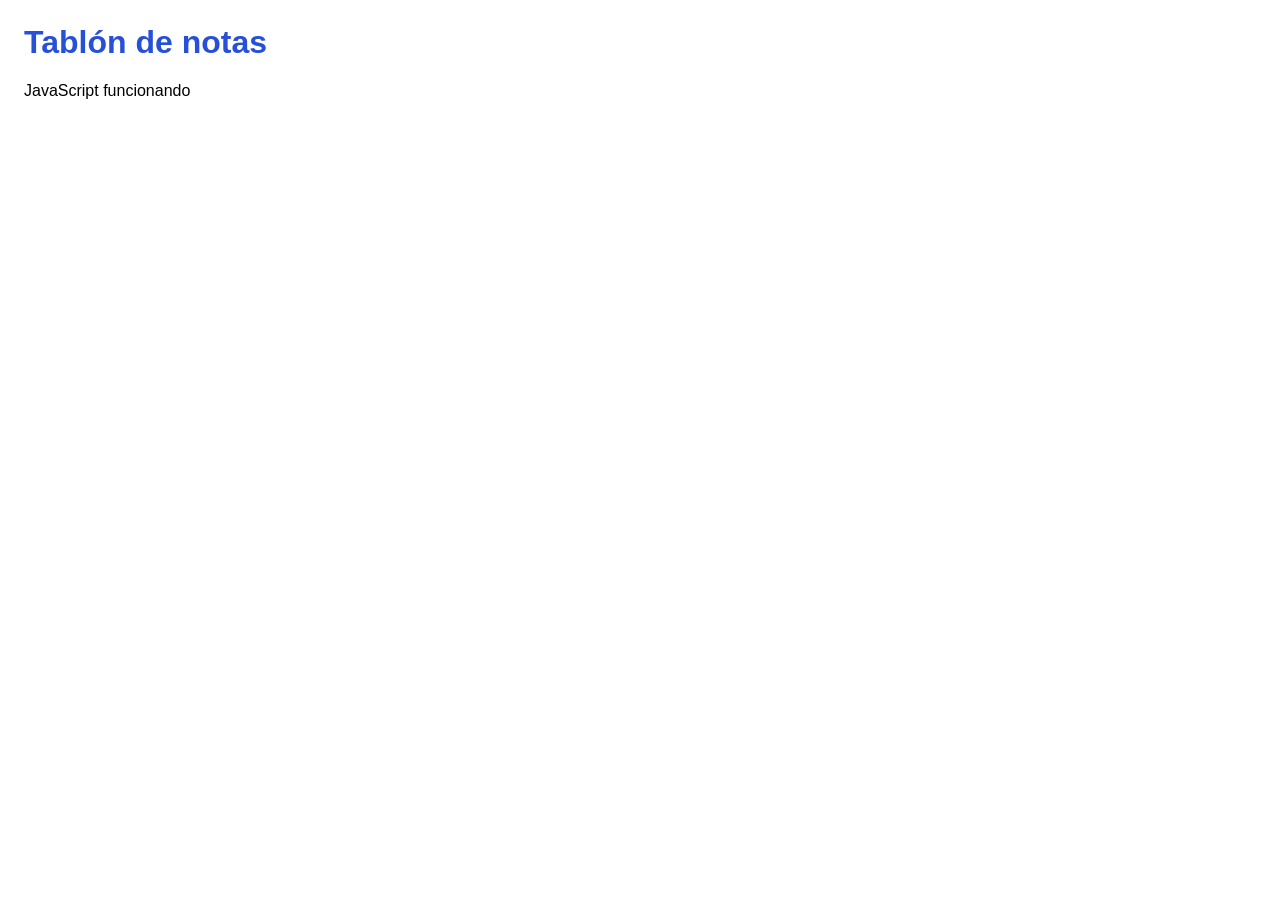
==== TablonNotas/wwwroot/index.html @ 6e82497f "Initial commit" ====
<!DOCTYPE html>
<html lang="es">
<head>
  <meta charset="utf-8">
  <title>Tablón de notas</title>
  <link rel="stylesheet" href="style.css">
</head>
<body>
  <h1>Tablón de notas</h1>
  <p id="estado">Cargando...</p>
  <script src="app.js"></script>
</body>
</html>
---- TablonNotas/wwwroot/style.css ----
body { font-family: "Segoe UI", sans-serif; margin: 24px; }
h1 { color: #2750d8; }
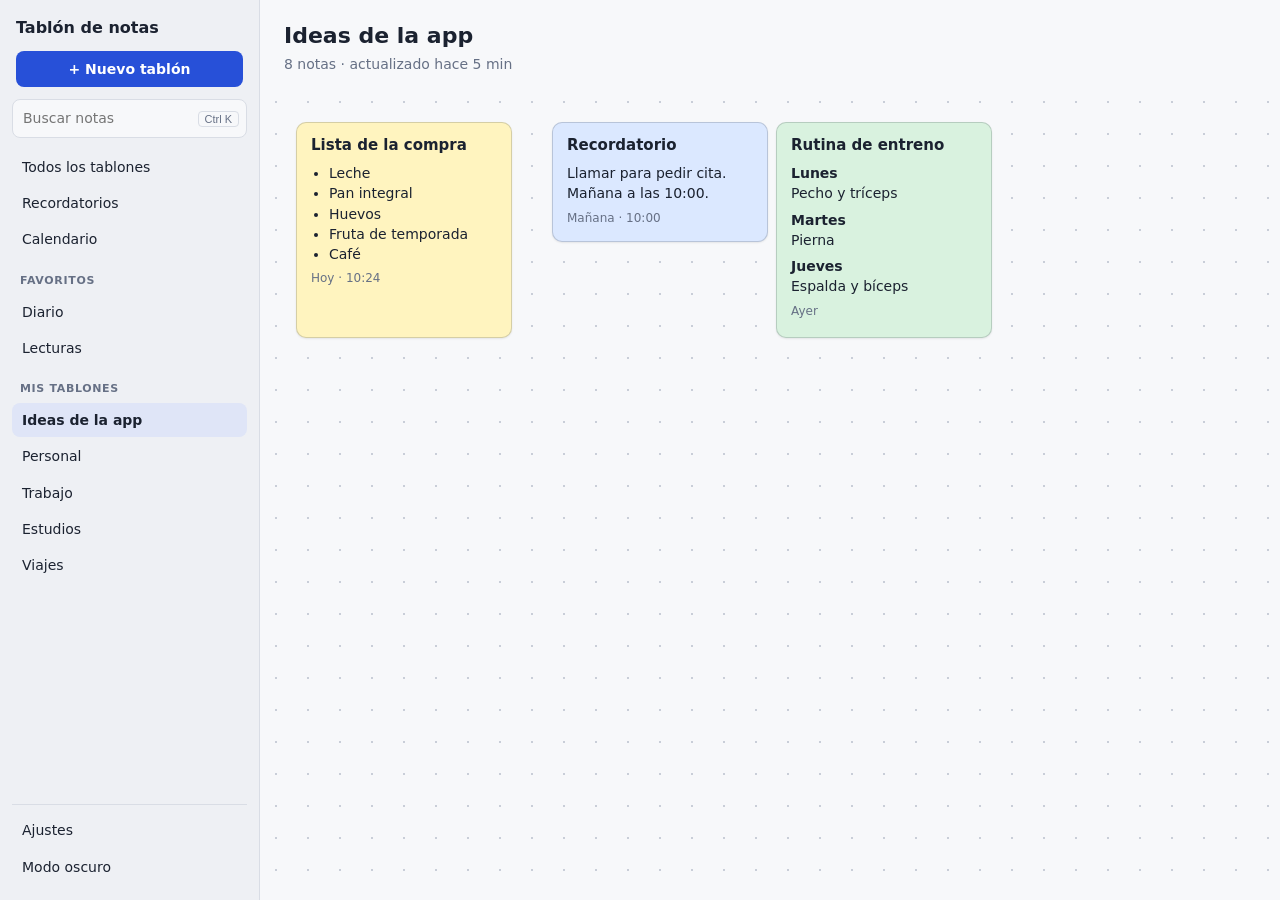
==== commit ca01e180: "Dibujar la cuadrícula invisible con CSS Grid" ====
--- a/TablonNotas/wwwroot/index.html
+++ b/TablonNotas/wwwroot/index.html
@@ -2,12 +2,88 @@
 <html lang="es">
 <head>
   <meta charset="utf-8">
+  <meta name="viewport" content="width=device-width, initial-scale=1">
   <title>Tablón de notas</title>
   <link rel="stylesheet" href="style.css">
 </head>
 <body>
-  <h1>Tablón de notas</h1>
-  <p id="estado">Cargando...</p>
+  <div class="app">
+
+    <!-- BARRA LATERAL -->
+    <aside class="barra">
+      <div class="barra-cabecera">
+        <p class="logo">Tablón de notas</p>
+        <button class="btn-nuevo" type="button">+ Nuevo tablón</button>
+      </div>
+
+      <div class="buscar">
+        <input type="search" placeholder="Buscar notas" aria-label="Buscar notas">
+        <kbd>Ctrl K</kbd>
+      </div>
+
+      <nav class="barra-nav" aria-label="Tablones">
+        <a class="enlace" href="#">Todos los tablones</a>
+        <a class="enlace" href="#">Recordatorios</a>
+        <a class="enlace" href="#">Calendario</a>
+
+        <p class="seccion">Favoritos</p>
+        <a class="enlace" href="#">Diario</a>
+        <a class="enlace" href="#">Lecturas</a>
+
+        <p class="seccion">Mis tablones</p>
+        <a class="enlace" href="#" aria-current="page">Ideas de la app</a>
+        <a class="enlace" href="#">Personal</a>
+        <a class="enlace" href="#">Trabajo</a>
+        <a class="enlace" href="#">Estudios</a>
+        <a class="enlace" href="#">Viajes</a>
+      </nav>
+
+      <div class="barra-pie">
+        <button class="enlace" type="button">Ajustes</button>
+        <button class="enlace" type="button">Modo oscuro</button>
+      </div>
+    </aside>
+
+    <!-- ÁREA PRINCIPAL -->
+    <main class="principal">
+      <header class="cabecera">
+        <h1 class="titulo">Ideas de la app</h1>
+        <p class="meta">8 notas · actualizado hace 5 min</p>
+      </header>
+
+      <!-- Cada nota guarda su posición y tamaño en celdas con variables CSS -->
+      <section class="tablon" data-guia="puntos" aria-label="Tablón">
+
+        <article class="nota nota--amarilla" style="--col:2; --fila:2; --ancho:7; --alto:7">
+          <h2 class="nota-titulo">Lista de la compra</h2>
+          <ul class="nota-lista">
+            <li>Leche</li>
+            <li>Pan integral</li>
+            <li>Huevos</li>
+            <li>Fruta de temporada</li>
+            <li>Café</li>
+          </ul>
+          <p class="nota-fecha">Hoy · 10:24</p>
+        </article>
+
+        <article class="nota nota--azul" style="--col:10; --fila:2; --ancho:7; --alto:4">
+          <h2 class="nota-titulo">Recordatorio</h2>
+          <p>Llamar para pedir cita. Mañana a las 10:00.</p>
+          <p class="nota-fecha">Mañana · 10:00</p>
+        </article>
+
+        <article class="nota nota--verde" style="--col:17; --fila:2; --ancho:7; --alto:7">
+          <h2 class="nota-titulo">Rutina de entreno</h2>
+          <p><strong>Lunes</strong><br>Pecho y tríceps</p>
+          <p><strong>Martes</strong><br>Pierna</p>
+          <p><strong>Jueves</strong><br>Espalda y bíceps</p>
+          <p class="nota-fecha">Ayer</p>
+        </article>
+
+      </section>
+    </main>
+
+  </div>
   <script src="app.js"></script>
 </body>
 </html>
--- a/TablonNotas/wwwroot/style.css
+++ b/TablonNotas/wwwroot/style.css
@@ -1,2 +1,167 @@
-body { font-family: "Segoe UI", sans-serif; margin: 24px; }
-h1 { color: #2750d8; }+/* ---------- Variables: aquí se cambia el aspecto de toda la app ---------- */
+:root {
+  --celda: 32px;            /* tamaño de cada celda de la cuadrícula */
+  --ancho-barra: 260px;
+
+  --fondo: #f7f8fa;
+  --barra: #eef0f4;
+  --texto: #1b2230;
+  --suave: #667085;
+  --borde: #d9dde5;
+  --punto: #c9ced8;
+  --acento: #2750d8;
+  --acento-texto: #ffffff;
+  --activo: #dfe5f7;
+
+  --nota-amarilla: #fff4bf;
+  --nota-azul: #dbe8ff;
+  --nota-verde: #d9f2df;
+  --nota-borde: rgba(27, 34, 48, 0.18);
+  --radio: 10px;
+}
+
+*, *::before, *::after { box-sizing: border-box; }
+
+html, body { height: 100%; }
+
+body {
+  margin: 0;
+  background: var(--fondo);
+  color: var(--texto);
+  font: 14px/1.45 "Segoe UI", system-ui, sans-serif;
+}
+
+/* ---------- Estructura general ---------- */
+.app {
+  display: grid;
+  grid-template-columns: var(--ancho-barra) 1fr;
+  height: 100vh;
+}
+
+/* ---------- Barra lateral ---------- */
+.barra {
+  display: flex;
+  flex-direction: column;
+  gap: 12px;
+  padding: 16px 12px;
+  background: var(--barra);
+  border-right: 1px solid var(--borde);
+  overflow-y: auto;
+}
+
+.barra-cabecera { display: grid; gap: 12px; padding: 0 4px; }
+.logo { margin: 0; font-size: 16px; font-weight: 700; }
+
+.btn-nuevo {
+  padding: 8px 12px;
+  border: 0;
+  border-radius: 8px;
+  background: var(--acento);
+  color: var(--acento-texto);
+  font: inherit;
+  font-weight: 600;
+  cursor: pointer;
+}
+.btn-nuevo:hover { filter: brightness(1.1); }
+
+.buscar { position: relative; }
+.buscar input {
+  width: 100%;
+  padding: 8px 56px 8px 10px;
+  border: 1px solid var(--borde);
+  border-radius: 8px;
+  background: var(--fondo);
+  color: var(--texto);
+  font: inherit;
+}
+.buscar kbd {
+  position: absolute;
+  right: 8px;
+  top: 50%;
+  transform: translateY(-50%);
+  padding: 1px 6px;
+  border: 1px solid var(--borde);
+  border-radius: 4px;
+  color: var(--suave);
+  font: 11px "Segoe UI", sans-serif;
+}
+
+.barra-nav { display: flex; flex-direction: column; gap: 2px; flex: 1; }
+
+.seccion {
+  margin: 14px 8px 4px;
+  color: var(--suave);
+  font-size: 11px;
+  font-weight: 700;
+  letter-spacing: 0.06em;
+  text-transform: uppercase;
+}
+
+.enlace {
+  display: block;
+  width: 100%;
+  padding: 7px 10px;
+  border: 0;
+  border-radius: 8px;
+  background: none;
+  color: var(--texto);
+  font: inherit;
+  text-align: left;
+  text-decoration: none;
+  cursor: pointer;
+}
+.enlace:hover { background: var(--activo); }
+.enlace[aria-current="page"] { background: var(--activo); font-weight: 600; }
+.enlace:focus-visible, .btn-nuevo:focus-visible, .buscar input:focus-visible {
+  outline: 2px solid var(--acento);
+  outline-offset: 1px;
+}
+
+.barra-pie {
+  display: grid;
+  gap: 2px;
+  padding-top: 8px;
+  border-top: 1px solid var(--borde);
+}
+
+/* ---------- Área principal ---------- */
+.principal { display: flex; flex-direction: column; min-width: 0; }
+
+.cabecera { padding: 20px 24px 12px; }
+.titulo { margin: 0; font-size: 22px; font-weight: 700; }
+.meta { margin: 2px 0 0; color: var(--suave); }
+
+/* ---------- Tablón: cuadrícula de celdas con puntos de guía ---------- */
+.tablon {
+  flex: 1;
+  display: grid;
+  grid-template-columns: repeat(auto-fill, var(--celda));
+  grid-auto-rows: var(--celda);
+  overflow: auto;
+  background-size: var(--celda) var(--celda);
+}
+
+.tablon[data-guia="puntos"] { background-image: radial-gradient(var(--punto) 1px, transparent 1px); }
+.tablon[data-guia="lineas"] { background-image: linear-gradient(var(--punto) 1px, transparent 1px), linear-gradient(90deg, var(--punto) 1px, transparent 1px); }
+.tablon[data-guia="ninguna"] { background-image: none; }
+
+/* ---------- Notas ---------- */
+.nota {
+  grid-column: var(--col) / span var(--ancho);
+  grid-row: var(--fila) / span var(--alto);
+  margin: 4px;
+  padding: 12px 14px;
+  overflow: hidden;
+  background: var(--color, var(--nota-amarilla));
+  border: 1px solid var(--nota-borde);
+  border-radius: var(--radio);
+  box-shadow: 0 1px 2px rgba(0, 0, 0, 0.08);
+}
+.nota--amarilla { --color: var(--nota-amarilla); }
+.nota--azul { --color: var(--nota-azul); }
+.nota--verde { --color: var(--nota-verde); }
+
+.nota-titulo { margin: 0 0 6px; font-size: 15px; font-weight: 700; }
+.nota p { margin: 0 0 6px; }
+.nota-lista { margin: 0 0 6px; padding-left: 18px; }
+.nota-fecha { margin-top: 8px; color: var(--suave); font-size: 12px; }
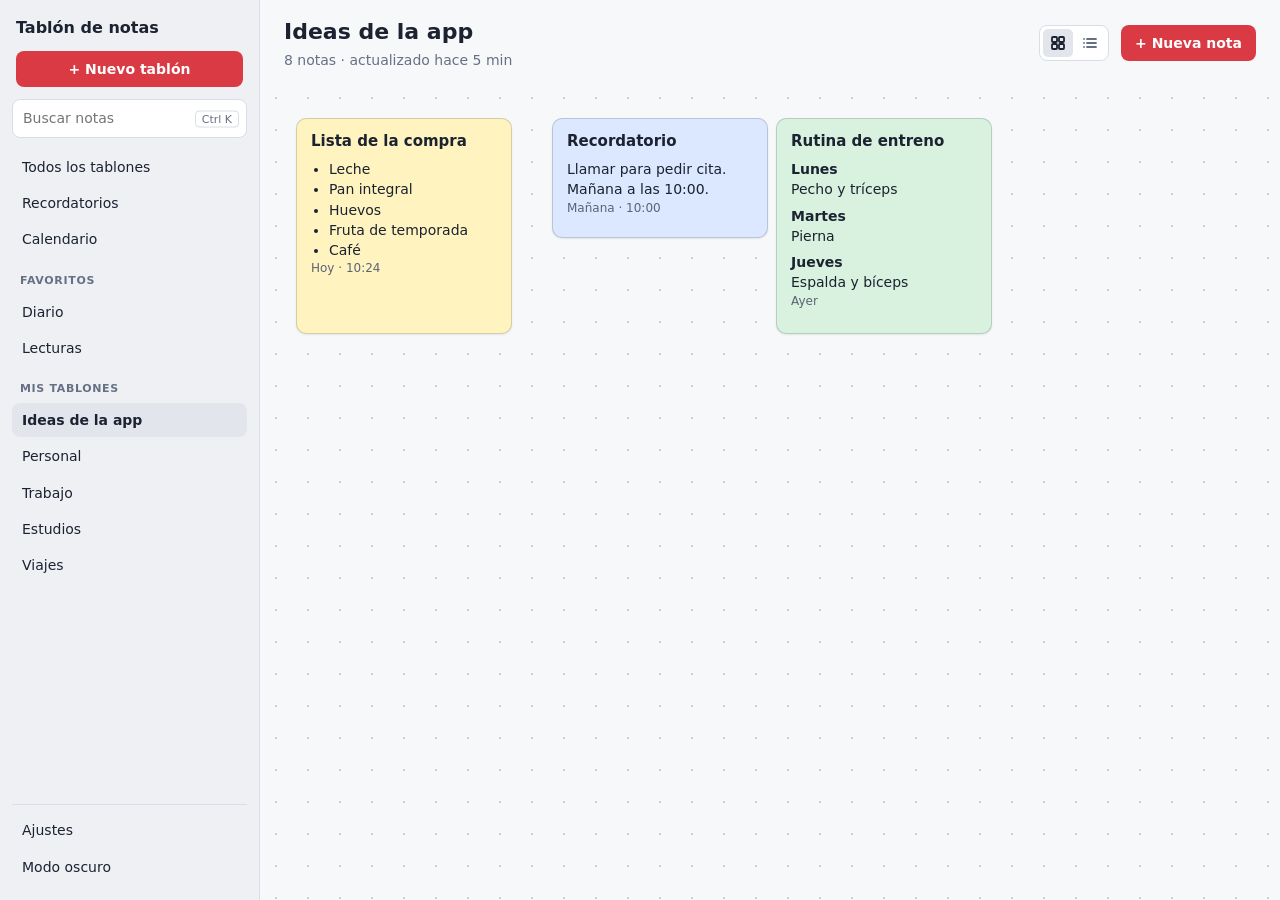
==== commit 053ae462: "Editar el texto de las notas" ====
--- a/TablonNotas/wwwroot/index.html
+++ b/TablonNotas/wwwroot/index.html
@@ -5,6 +5,7 @@
   <meta name="viewport" content="width=device-width, initial-scale=1">
   <title>Tablón de notas</title>
   <link rel="stylesheet" href="style.css">
+  <link rel="stylesheet" href="editor/editor.css">
 </head>
 <body>
   <div class="app">
@@ -47,12 +48,26 @@
     <!-- ÁREA PRINCIPAL -->
     <main class="principal">
       <header class="cabecera">
-        <h1 class="titulo">Ideas de la app</h1>
-        <p class="meta">8 notas · actualizado hace 5 min</p>
+        <div>
+          <h1 class="titulo">Ideas de la app</h1>
+          <p class="meta">8 notas · actualizado hace 5 min</p>
+        </div>
+
+        <div class="acciones">
+          <div class="conmutador" role="group" aria-label="Tipo de vista">
+            <button class="vista" type="button" data-vista="cuadricula" aria-pressed="true" aria-label="Vista de cuadrícula" title="Cuadrícula">
+              <svg viewBox="0 0 16 16" aria-hidden="true"><rect x="2" y="2" width="5" height="5" rx="1"/><rect x="9" y="2" width="5" height="5" rx="1"/><rect x="2" y="9" width="5" height="5" rx="1"/><rect x="9" y="9" width="5" height="5" rx="1"/></svg>
+            </button>
+            <button class="vista" type="button" data-vista="lista" aria-pressed="false" aria-label="Vista de lista" title="Lista">
+              <svg viewBox="0 0 16 16" aria-hidden="true"><path d="M5 4h9M5 8h9M5 12h9M2 4h.01M2 8h.01M2 12h.01"/></svg>
+            </button>
+          </div>
+          <button class="btn-nota" id="btn-nueva-nota" type="button">+ Nueva nota</button>
+        </div>
       </header>
 
       <!-- Cada nota guarda su posición y tamaño en celdas con variables CSS -->
-      <section class="tablon" data-guia="puntos" aria-label="Tablón">
+      <section class="tablon" aria-label="Tablón">
 
         <article class="nota nota--amarilla" style="--col:2; --fila:2; --ancho:7; --alto:7">
           <h2 class="nota-titulo">Lista de la compra</h2>
@@ -84,6 +99,7 @@
     </main>
 
   </div>
-  <script src="app.js"></script>
+
+  <script type="module" src="app.js"></script>
 </body>
 </html>
--- a/TablonNotas/wwwroot/style.css
+++ b/TablonNotas/wwwroot/style.css
@@ -1,23 +1,88 @@
-/* ---------- Variables: aquí se cambia el aspecto de toda la app ---------- */
+/* =====================================================================
+   VARIABLES: aquí se cambia el aspecto de toda la app.
+   Nada fuera de este bloque debería tener colores ni medidas "a mano".
+   ===================================================================== */
 :root {
-  --celda: 32px;            /* tamaño de cada celda de la cuadrícula */
+  /* Medidas de la estructura */
+  --celda: 32px;
   --ancho-barra: 260px;
 
+  /* Colores de la app (tema claro) */
   --fondo: #f7f8fa;
   --barra: #eef0f4;
+  --campo: #ffffff;
   --texto: #1b2230;
   --suave: #667085;
   --borde: #d9dde5;
   --punto: #c9ced8;
-  --acento: #2750d8;
+  --acento: #d93a44;
   --acento-texto: #ffffff;
-  --activo: #dfe5f7;
-
+  --activo: #e2e5eb;
+  --peligro: #c9262e;
+
+  /* Colores de las notas */
   --nota-amarilla: #fff4bf;
   --nota-azul: #dbe8ff;
   --nota-verde: #d9f2df;
-  --nota-borde: rgba(27, 34, 48, 0.18);
-  --radio: 10px;
+  --nota-naranja: #ffe0bd;
+  --nota-coral: #ffd3cf;
+  --nota-rosa: #ffd6e8;
+  --nota-lila: #e6dcff;
+  --nota-celeste: #d0f0fb;
+  --nota-turquesa: #cdf3ec;
+  --nota-lima: #eaf5c4;
+  --nota-arena: #efe4d3;
+  --nota-gris: #e6e9ee;
+  --nota-texto: #1b2230;
+  --nota-suave: #5b6475;
+  --nota-borde-color: rgba(27, 34, 48, 0.18);
+  --nota-sombra: 0 1px 2px rgba(0, 0, 0, 0.08);
+
+  /* Formas */
+  --radio-nota: 10px;      /* esquinas de las notas */
+  --radio-control: 8px;    /* botones, buscador, enlaces */
+  --radio-pequeno: 4px;    /* etiquetas como Ctrl K */
+  --borde-nota: 1px;       /* grosor del borde de las notas */
+  --margen-nota: 4px;      /* hueco entre la nota y su celda */
+  --relleno-nota: 12px 14px;
+
+  /* Tipografía */
+  --fuente: "Segoe UI", system-ui, sans-serif;
+  --tam-texto: 14px;
+  --tam-titulo: 22px;
+  --tam-titulo-nota: 15px;
+}
+
+/* Tema oscuro: solo cambia valores de variables, no hay más CSS */
+:root[data-tema="oscuro"] {
+  --fondo: #151a22;
+  --barra: #1b212b;
+  --campo: #222a36;
+  --texto: #e8ecf3;
+  --suave: #9aa4b5;
+  --borde: #2e3744;
+  --punto: #2e3744;
+  --acento: #ff7a80;
+  --acento-texto: #101521;
+  --activo: #2b3340;
+  --peligro: #d4343c;
+
+  --nota-amarilla: #4a4220;
+  --nota-azul: #243651;
+  --nota-verde: #234031;
+  --nota-naranja: #4d3720;
+  --nota-coral: #4f2b2b;
+  --nota-rosa: #4d2a3d;
+  --nota-lila: #3a3156;
+  --nota-celeste: #1f3f4d;
+  --nota-turquesa: #1f4642;
+  --nota-lima: #3c4620;
+  --nota-arena: #403a2f;
+  --nota-gris: #343a45;
+  --nota-texto: #f0f2f7;
+  --nota-suave: #aab3c2;
+  --nota-borde-color: rgba(255, 255, 255, 0.16);
+  --nota-sombra: 0 1px 2px rgba(0, 0, 0, 0.4);
 }
 
 *, *::before, *::after { box-sizing: border-box; }
@@ -28,7 +93,7 @@
   margin: 0;
   background: var(--fondo);
   color: var(--texto);
-  font: 14px/1.45 "Segoe UI", system-ui, sans-serif;
+  font: var(--tam-texto)/1.45 var(--fuente);
 }
 
 /* ---------- Estructura general ---------- */
@@ -55,7 +120,7 @@
 .btn-nuevo {
   padding: 8px 12px;
   border: 0;
-  border-radius: 8px;
+  border-radius: var(--radio-control);
   background: var(--acento);
   color: var(--acento-texto);
   font: inherit;
@@ -69,8 +134,8 @@
   width: 100%;
   padding: 8px 56px 8px 10px;
   border: 1px solid var(--borde);
-  border-radius: 8px;
-  background: var(--fondo);
+  border-radius: var(--radio-control);
+  background: var(--campo);
   color: var(--texto);
   font: inherit;
 }
@@ -81,9 +146,9 @@
   transform: translateY(-50%);
   padding: 1px 6px;
   border: 1px solid var(--borde);
-  border-radius: 4px;
+  border-radius: var(--radio-pequeno);
   color: var(--suave);
-  font: 11px "Segoe UI", sans-serif;
+  font: 11px var(--fuente);
 }
 
 .barra-nav { display: flex; flex-direction: column; gap: 2px; flex: 1; }
@@ -102,7 +167,7 @@
   width: 100%;
   padding: 7px 10px;
   border: 0;
-  border-radius: 8px;
+  border-radius: var(--radio-control);
   background: none;
   color: var(--texto);
   font: inherit;
@@ -127,11 +192,11 @@
 /* ---------- Área principal ---------- */
 .principal { display: flex; flex-direction: column; min-width: 0; }
 
-.cabecera { padding: 20px 24px 12px; }
-.titulo { margin: 0; font-size: 22px; font-weight: 700; }
+
+.titulo { margin: 0; font-size: var(--tam-titulo); font-weight: 700; }
 .meta { margin: 2px 0 0; color: var(--suave); }
 
-/* ---------- Tablón: cuadrícula de celdas con puntos de guía ---------- */
+/* ---------- Tablón: cuadrícula de celdas ---------- */
 .tablon {
   flex: 1;
   display: grid;
@@ -139,29 +204,159 @@
   grid-auto-rows: var(--celda);
   overflow: auto;
   background-size: var(--celda) var(--celda);
-}
-
-.tablon[data-guia="puntos"] { background-image: radial-gradient(var(--punto) 1px, transparent 1px); }
-.tablon[data-guia="lineas"] { background-image: linear-gradient(var(--punto) 1px, transparent 1px), linear-gradient(90deg, var(--punto) 1px, transparent 1px); }
+  background-image: radial-gradient(var(--punto) 1px, transparent 1px); /* puntos por defecto */
+}
+/* Guías opcionales: se eligen con data-guia="lineas" o data-guia="ninguna" */
+.tablon[data-guia="lineas"] {
+  background-image:
+    linear-gradient(var(--punto) 1px, transparent 1px),
+    linear-gradient(90deg, var(--punto) 1px, transparent 1px);
+}
 .tablon[data-guia="ninguna"] { background-image: none; }
 
 /* ---------- Notas ---------- */
 .nota {
   grid-column: var(--col) / span var(--ancho);
   grid-row: var(--fila) / span var(--alto);
-  margin: 4px;
-  padding: 12px 14px;
+  margin: var(--margen-nota);
+  padding: var(--relleno-nota);
   overflow: hidden;
   background: var(--color, var(--nota-amarilla));
-  border: 1px solid var(--nota-borde);
-  border-radius: var(--radio);
-  box-shadow: 0 1px 2px rgba(0, 0, 0, 0.08);
+  color: var(--nota-texto);
+  border: var(--borde-nota) solid var(--nota-borde-color);
+  border-radius: var(--radio-nota);
+  box-shadow: var(--nota-sombra);
 }
 .nota--amarilla { --color: var(--nota-amarilla); }
 .nota--azul { --color: var(--nota-azul); }
 .nota--verde { --color: var(--nota-verde); }
-
-.nota-titulo { margin: 0 0 6px; font-size: 15px; font-weight: 700; }
+.nota--naranja { --color: var(--nota-naranja); }
+.nota--coral { --color: var(--nota-coral); }
+.nota--rosa { --color: var(--nota-rosa); }
+.nota--lila { --color: var(--nota-lila); }
+.nota--celeste { --color: var(--nota-celeste); }
+.nota--turquesa { --color: var(--nota-turquesa); }
+.nota--lima { --color: var(--nota-lima); }
+.nota--arena { --color: var(--nota-arena); }
+.nota--gris { --color: var(--nota-gris); }
+
+.nota-titulo { margin: 0 0 6px; font-size: var(--tam-titulo-nota); font-weight: 700; }
 .nota p { margin: 0 0 6px; }
 .nota-lista { margin: 0 0 6px; padding-left: 18px; }
-.nota-fecha { margin-top: 8px; color: var(--suave); font-size: 12px; }+.nota-fecha { margin-top: 8px; color: var(--nota-suave); font-size: 12px; }
+
+/* ---------- Cabecera con acciones ---------- */
+.cabecera {
+  display: flex;
+  align-items: center;
+  justify-content: space-between;
+  gap: 16px;
+  padding: 16px 24px 12px;
+}
+.acciones { display: flex; align-items: center; gap: 12px; }
+
+.conmutador {
+  display: flex;
+  gap: 2px;
+  padding: 3px;
+  background: var(--campo);
+  border: 1px solid var(--borde);
+  border-radius: var(--radio-control);
+}
+.vista {
+  display: grid;
+  place-items: center;
+  width: 30px;
+  height: 28px;
+  border: 0;
+  border-radius: calc(var(--radio-control) - 3px);
+  background: none;
+  color: var(--suave);
+  cursor: pointer;
+}
+.vista:hover { color: var(--texto); }
+.vista[aria-pressed="true"] { background: var(--activo); color: var(--texto); }
+.vista svg {
+  width: 16px;
+  height: 16px;
+  fill: none;
+  stroke: currentColor;
+  stroke-width: 1.8;
+  stroke-linecap: round;
+  stroke-linejoin: round;
+}
+
+.btn-nota {
+  padding: 8px 14px;
+  border: 0;
+  border-radius: var(--radio-control);
+  background: var(--acento);
+  color: var(--acento-texto);
+  font: inherit;
+  font-weight: 600;
+  cursor: pointer;
+}
+.btn-nota:hover { filter: brightness(1.08); }
+.vista:focus-visible, .btn-nota:focus-visible {
+  outline: 2px solid var(--acento);
+  outline-offset: 2px;
+}
+
+/* ---------- Vista de lista: las notas se apilan a todo el ancho ---------- */
+.tablon[data-vista="lista"] {
+  display: flex;
+  flex-direction: column;
+  gap: 10px;
+  padding: 4px 24px 24px;
+  background-image: none;
+}
+.tablon[data-vista="lista"] .nota { flex: none; margin: 0; }
+
+/* ---------- Arrastrar notas ---------- */
+.tablon:not([data-vista="lista"]) .nota { cursor: grab; touch-action: none; }
+.nota.arrastrando {
+  cursor: grabbing;
+  opacity: 0.92;
+  box-shadow: 0 8px 24px rgba(0, 0, 0, 0.22);
+}
+.tablon.moviendo { cursor: grabbing; user-select: none; }
+
+/* Recuadro que marca la celda de destino mientras se arrastra */
+.nota-fantasma {
+  grid-column: var(--col) / span var(--ancho);
+  grid-row: var(--fila) / span var(--alto);
+  margin: var(--margen-nota);
+  border: 2px dashed var(--acento);
+  border-radius: var(--radio-nota);
+  background: color-mix(in srgb, var(--acento) 10%, transparent);
+  pointer-events: none;
+}
+
+/* ---------- Contenido de las notas: listas de tareas ---------- */
+.nota-cuerpo > :last-child { margin-bottom: 0; }
+.tareas { list-style: none; margin: 4px 0; padding-left: 0; }
+.tareas > li { position: relative; margin: 3px 0; padding-left: 26px; min-height: 1.4em; }
+.tareas > li::before {
+  content: "";
+  position: absolute;
+  left: 2px;
+  top: 0.22em;
+  width: 15px;
+  height: 15px;
+  border: 2px solid currentColor;
+  border-radius: 4px;
+  opacity: 0.7;
+}
+.tareas > li[data-hecho="true"] { text-decoration: line-through; opacity: 0.65; }
+.tareas > li[data-hecho="true"]::before { background: var(--acento); border-color: var(--acento); opacity: 1; }
+.tareas > li[data-hecho="true"]::after {
+  content: "";
+  position: absolute;
+  left: 8px;
+  top: 0.38em;
+  width: 4px;
+  height: 8px;
+  border: solid var(--acento-texto);
+  border-width: 0 2px 2px 0;
+  transform: rotate(45deg);
+}
--- a/TablonNotas/wwwroot/editor/editor.css
+++ b/TablonNotas/wwwroot/editor/editor.css
@@ -0,0 +1,150 @@
+/* Estilos de la ventana del editor de notas.
+   Usa las variables de color y forma definidas en ../style.css.
+   La ventana recibe la misma clase de color que la nota (nota--amarilla, nota--azul...),
+   así que toma su color de fondo de la variable --color. */
+
+.editor {
+  /* Tintes derivados del texto de la nota: sirven para cualquier color, claro u oscuro */
+  --vel: color-mix(in srgb, var(--nota-texto) 8%, transparent);
+  --vel-fuerte: color-mix(in srgb, var(--nota-texto) 16%, transparent);
+
+  width: min(720px, 92vw);
+  max-height: 82vh;
+  padding: 0;
+  overflow: hidden;
+  border: 1px solid var(--nota-borde-color);
+  border-radius: calc(var(--radio-nota) + 4px);
+  background: var(--color, var(--campo));
+  color: var(--nota-texto);
+  box-shadow: 0 24px 60px rgba(0, 0, 0, 0.35);
+  transition: background-color 0.2s;
+}
+.editor[open] { display: flex; flex-direction: column; }
+.editor::backdrop { background: rgba(15, 20, 30, 0.45); }
+
+/* ---------- Arriba: título y colores ---------- */
+.editor-cabecera {
+  display: flex;
+  flex-wrap: wrap;
+  align-items: flex-start;
+  gap: 8px 16px;
+  padding: 16px 20px 8px;
+}
+.editor-titular { flex: 1; min-width: 220px; }
+.editor-titulo {
+  width: 100%;
+  padding: 2px 0;
+  border: 0;
+  background: none;
+  color: var(--nota-texto);
+  font: 700 22px var(--fuente);
+}
+.editor-titulo::placeholder { color: var(--nota-suave); }
+.editor-titulo:focus-visible { outline: none; box-shadow: 0 2px 0 var(--acento); }
+.editor-meta { margin: 2px 0 0; color: var(--nota-suave); font-size: 12px; }
+
+.colores { display: grid; grid-template-columns: repeat(6, 22px); gap: 6px; }
+.muestra {
+  width: 22px;
+  height: 22px;
+  padding: 0;
+  border: 2px solid var(--nota-borde-color);
+  border-radius: 50%;
+  background: var(--c);
+  cursor: pointer;
+}
+.muestra:hover { border-color: var(--nota-suave); }
+.muestra[aria-pressed="true"] {
+  border-color: var(--nota-texto);
+  box-shadow: inset 0 0 0 2px var(--color, var(--campo));
+}
+.muestra:focus-visible { outline: 2px solid var(--acento); outline-offset: 2px; }
+
+/* ---------- Centro: el texto ---------- */
+.editor-cuerpo {
+  flex: 1;
+  min-height: 220px;
+  padding: 8px 20px 16px;
+  overflow-y: auto;
+  font: 15px/1.55 var(--fuente);
+}
+.editor-cuerpo:focus-visible { outline: none; }
+.editor-cuerpo p { margin: 0 0 8px; }
+.editor-cuerpo ul, .editor-cuerpo ol { margin: 4px 0; padding-left: 24px; }
+.editor-cuerpo .tareas { padding-left: 0; }
+
+/* ---------- Abajo: barra de formato (encima de los botones) ---------- */
+.editor-barra {
+  display: flex;
+  flex-wrap: wrap;
+  align-items: center;
+  gap: 6px 14px;
+  padding: 8px 14px;
+  background: var(--vel);
+  border-top: 1px solid var(--nota-borde-color);
+}
+.editor-barra .grupo { display: flex; align-items: center; gap: 2px; }
+.editor-barra select {
+  height: 30px;
+  padding: 0 6px;
+  border: 1px solid var(--nota-borde-color);
+  border-radius: 6px;
+  background: var(--vel);
+  color: var(--nota-texto);
+  font: 13px var(--fuente);
+}
+.editor-barra option { background: var(--campo); color: var(--texto); }
+.editor-barra button, .editor-barra .color {
+  position: relative;
+  display: grid;
+  place-items: center;
+  min-width: 30px;
+  height: 30px;
+  padding: 0 4px;
+  border: 0;
+  border-radius: 6px;
+  background: none;
+  color: var(--nota-texto);
+  font: 14px var(--fuente);
+  cursor: pointer;
+}
+.editor-barra button:hover, .editor-barra .color:hover { background: var(--vel-fuerte); }
+.editor-barra button[aria-pressed="true"] {
+  background: var(--vel-fuerte);
+  box-shadow: inset 0 0 0 1px var(--nota-borde-color);
+}
+.editor-barra svg {
+  width: 16px;
+  height: 16px;
+  fill: none;
+  stroke: currentColor;
+  stroke-width: 1.8;
+  stroke-linecap: round;
+  stroke-linejoin: round;
+}
+.editor-barra .color span { font-weight: 700; border-bottom: 3px solid var(--c, currentColor); line-height: 1.1; }
+.editor-barra .color span.resalte { padding: 0 2px; background: var(--c, #fff176); color: #1b2230; border-bottom: 0; }
+.editor-barra .color input { position: absolute; inset: 0; width: 100%; height: 100%; opacity: 0; cursor: pointer; }
+.editor-barra :focus-visible { outline: 2px solid var(--acento); outline-offset: 1px; }
+
+/* ---------- Pie: botones ---------- */
+.editor-pie {
+  display: flex;
+  align-items: center;
+  gap: 10px;
+  padding: 12px 16px;
+}
+.editor-pie .espacio { flex: 1; }
+.editor-pie button {
+  padding: 8px 16px;
+  border: 1px solid transparent;
+  border-radius: var(--radio-control);
+  font: inherit;
+  font-weight: 600;
+  cursor: pointer;
+}
+.btn-aceptar { background: var(--nota-texto); color: var(--color, var(--campo)); }
+.btn-cancelar { background: none; border-color: var(--nota-borde-color) !important; color: var(--nota-texto); }
+.btn-eliminar { background: var(--peligro); color: #fff; }
+.editor-pie button:hover { filter: brightness(1.1); }
+.editor-pie :focus-visible { outline: 2px solid var(--acento); outline-offset: 2px; }
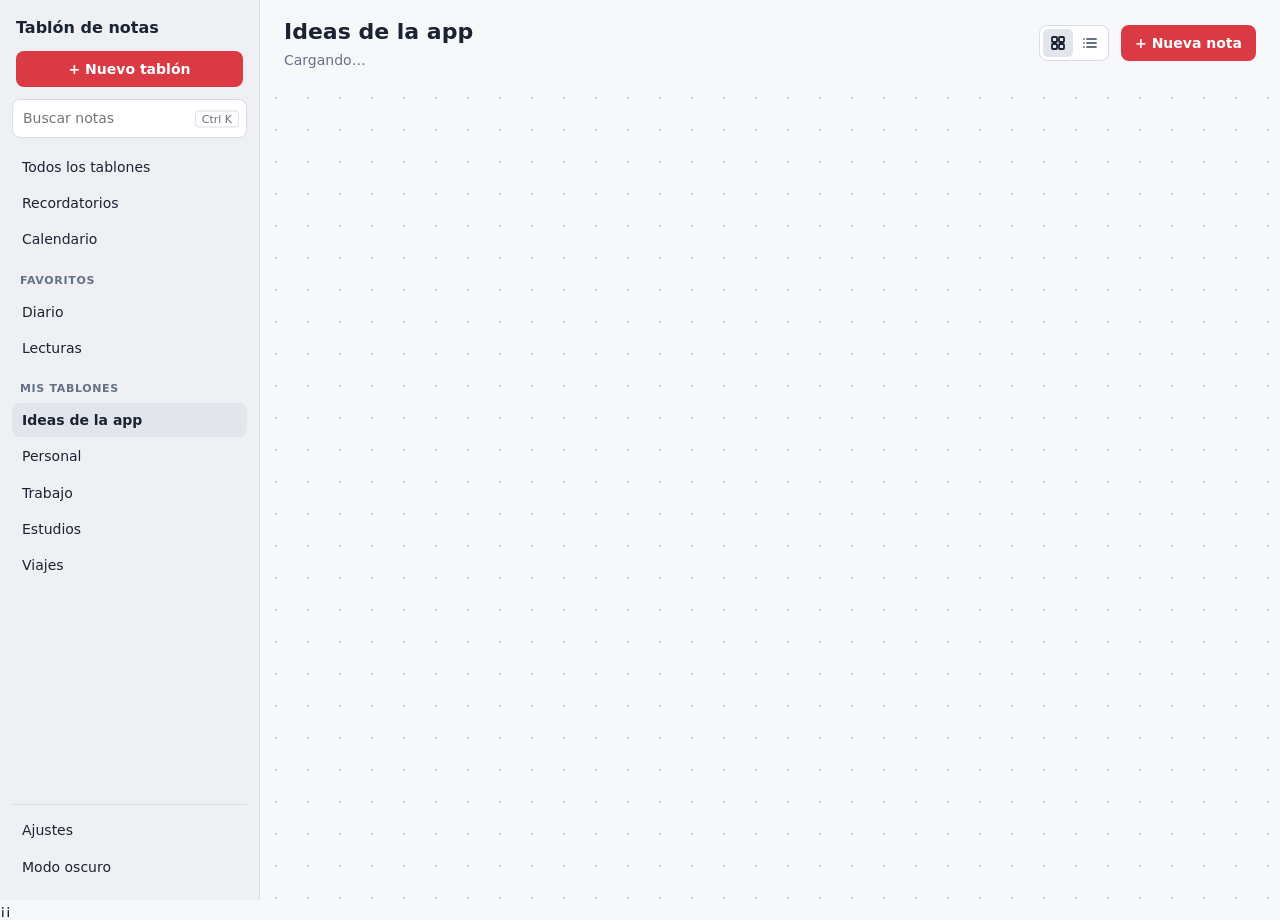
==== commit 62c2d7e8: "Probar la ida y vuelta con una nota de prueba" ====
--- a/TablonNotas/wwwroot/index.html
+++ b/TablonNotas/wwwroot/index.html
@@ -1,105 +1,86 @@
 <!DOCTYPE html>
 <html lang="es">
-<head>
-  <meta charset="utf-8">
-  <meta name="viewport" content="width=device-width, initial-scale=1">
-  <title>Tablón de notas</title>
-  <link rel="stylesheet" href="style.css">
-  <link rel="stylesheet" href="editor/editor.css">
+	<head>
+		<meta charset="utf-8">
+			<meta name="viewport" content="width=device-width, initial-scale=1">
+				<title>Tablón de notas</title>
+				<link rel="stylesheet" href="style.css">
+					<link rel="stylesheet" href="editor/editor.css">
 </head>
-<body>
-  <div class="app">
+	<body>
+		<div class="app">
 
-    <!-- BARRA LATERAL -->
-    <aside class="barra">
-      <div class="barra-cabecera">
-        <p class="logo">Tablón de notas</p>
-        <button class="btn-nuevo" type="button">+ Nuevo tablón</button>
-      </div>
+			<!-- BARRA LATERAL -->
+			<aside class="barra">
+				<div class="barra-cabecera">
+					<p class="logo">Tablón de notas</p>
+					<button class="btn-nuevo" type="button">+ Nuevo tablón</button>
+				</div>
 
-      <div class="buscar">
-        <input type="search" placeholder="Buscar notas" aria-label="Buscar notas">
-        <kbd>Ctrl K</kbd>
-      </div>
+				<div class="buscar">
+					<input type="search" placeholder="Buscar notas" aria-label="Buscar notas">
+						<kbd>Ctrl K</kbd>
+					</div>
 
-      <nav class="barra-nav" aria-label="Tablones">
-        <a class="enlace" href="#">Todos los tablones</a>
-        <a class="enlace" href="#">Recordatorios</a>
-        <a class="enlace" href="#">Calendario</a>
+				<nav class="barra-nav" aria-label="Tablones">
+					<a class="enlace" href="#">Todos los tablones</a>
+					<a class="enlace" href="#">Recordatorios</a>
+					<a class="enlace" href="#">Calendario</a>
 
-        <p class="seccion">Favoritos</p>
-        <a class="enlace" href="#">Diario</a>
-        <a class="enlace" href="#">Lecturas</a>
+					<p class="seccion">Favoritos</p>
+					<a class="enlace" href="#">Diario</a>
+					<a class="enlace" href="#">Lecturas</a>
 
-        <p class="seccion">Mis tablones</p>
-        <a class="enlace" href="#" aria-current="page">Ideas de la app</a>
-        <a class="enlace" href="#">Personal</a>
-        <a class="enlace" href="#">Trabajo</a>
-        <a class="enlace" href="#">Estudios</a>
-        <a class="enlace" href="#">Viajes</a>
-      </nav>
+					<p class="seccion">Mis tablones</p>
+					<a class="enlace" href="#" aria-current="page">Ideas de la app</a>
+					<a class="enlace" href="#">Personal</a>
+					<a class="enlace" href="#">Trabajo</a>
+					<a class="enlace" href="#">Estudios</a>
+					<a class="enlace" href="#">Viajes</a>
+				</nav>
 
-      <div class="barra-pie">
-        <button class="enlace" type="button">Ajustes</button>
-        <button class="enlace" type="button">Modo oscuro</button>
-      </div>
-    </aside>
+				<div class="barra-pie">
+					<button class="enlace" type="button">Ajustes</button>
+					<button class="enlace" type="button">Modo oscuro</button>
+				</div>
+			</aside>
 
-    <!-- ÁREA PRINCIPAL -->
-    <main class="principal">
-      <header class="cabecera">
-        <div>
-          <h1 class="titulo">Ideas de la app</h1>
-          <p class="meta">8 notas · actualizado hace 5 min</p>
-        </div>
+			<!-- ÁREA PRINCIPAL -->
+			<main class="principal">
+				<header class="cabecera">
+					<div>
+						<h1 class="titulo">Ideas de la app</h1>
+						<p class="meta">Cargando…</p>
+					</div>
 
-        <div class="acciones">
-          <div class="conmutador" role="group" aria-label="Tipo de vista">
-            <button class="vista" type="button" data-vista="cuadricula" aria-pressed="true" aria-label="Vista de cuadrícula" title="Cuadrícula">
-              <svg viewBox="0 0 16 16" aria-hidden="true"><rect x="2" y="2" width="5" height="5" rx="1"/><rect x="9" y="2" width="5" height="5" rx="1"/><rect x="2" y="9" width="5" height="5" rx="1"/><rect x="9" y="9" width="5" height="5" rx="1"/></svg>
-            </button>
-            <button class="vista" type="button" data-vista="lista" aria-pressed="false" aria-label="Vista de lista" title="Lista">
-              <svg viewBox="0 0 16 16" aria-hidden="true"><path d="M5 4h9M5 8h9M5 12h9M2 4h.01M2 8h.01M2 12h.01"/></svg>
-            </button>
-          </div>
-          <button class="btn-nota" id="btn-nueva-nota" type="button">+ Nueva nota</button>
-        </div>
-      </header>
+					<div class="acciones">
+						<div class="conmutador" role="group" aria-label="Tipo de vista">
+							<button class="vista" type="button" data-vista="cuadricula" aria-pressed="true" aria-label="Vista de cuadrícula" title="Cuadrícula">
+								<svg viewBox="0 0 16 16" aria-hidden="true">
+									<rect x="2" y="2" width="5" height="5" rx="1"/>
+									<rect x="9" y="2" width="5" height="5" rx="1"/>
+									<rect x="2" y="9" width="5" height="5" rx="1"/>
+									<rect x="9" y="9" width="5" height="5" rx="1"/>
+								</svg>
+							</button>
+							<button class="vista" type="button" data-vista="lista" aria-pressed="false" aria-label="Vista de lista" title="Lista">
+								<svg viewBox="0 0 16 16" aria-hidden="true">
+									<path d="M5 4h9M5 8h9M5 12h9M2 4h.01M2 8h.01M2 12h.01"/>
+								</svg>
+							</button>
+						</div>
+						<button class="btn-nota" id="btn-nueva-nota" type="button">+ Nueva nota</button>
+					</div>
+				</header>
 
-      <!-- Cada nota guarda su posición y tamaño en celdas con variables CSS -->
-      <section class="tablon" aria-label="Tablón">
+				<!-- Cada nota guarda su posición y tamaño en celdas con variables CSS -->
+				<section class="tablon" data-id="ideas-de-la-app" aria-label="Tablón">
+					<!-- Las notas las envía C# con el mensaje "tablon.cargar" -->
+				</section>
+			</main>
 
-        <article class="nota nota--amarilla" style="--col:2; --fila:2; --ancho:7; --alto:7">
-          <h2 class="nota-titulo">Lista de la compra</h2>
-          <ul class="nota-lista">
-            <li>Leche</li>
-            <li>Pan integral</li>
-            <li>Huevos</li>
-            <li>Fruta de temporada</li>
-            <li>Café</li>
-          </ul>
-          <p class="nota-fecha">Hoy · 10:24</p>
-        </article>
+		</div>
 
-        <article class="nota nota--azul" style="--col:10; --fila:2; --ancho:7; --alto:4">
-          <h2 class="nota-titulo">Recordatorio</h2>
-          <p>Llamar para pedir cita. Mañana a las 10:00.</p>
-          <p class="nota-fecha">Mañana · 10:00</p>
-        </article>
-
-        <article class="nota nota--verde" style="--col:17; --fila:2; --ancho:7; --alto:7">
-          <h2 class="nota-titulo">Rutina de entreno</h2>
-          <p><strong>Lunes</strong><br>Pecho y tríceps</p>
-          <p><strong>Martes</strong><br>Pierna</p>
-          <p><strong>Jueves</strong><br>Espalda y bíceps</p>
-          <p class="nota-fecha">Ayer</p>
-        </article>
-
-      </section>
-    </main>
-
-  </div>
-
-  <script type="module" src="app.js"></script>
-</body>
-</html>+		<script type="module" src="app.js"></script>
+	</body>
+</html>¡¡
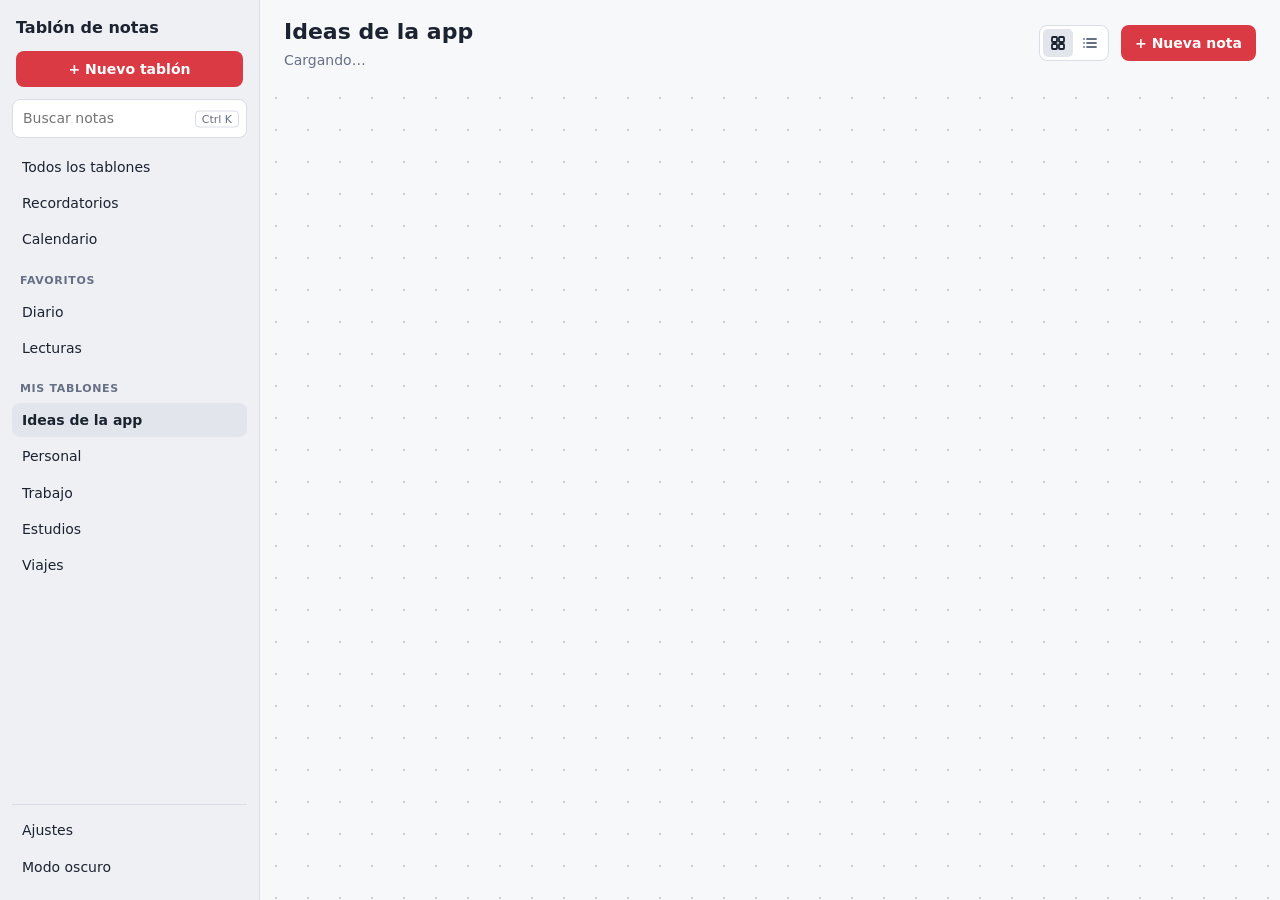
==== commit c628ccea: "Probar la ida y vuelta con una nota de prueba" ====
--- a/TablonNotas/wwwroot/index.html
+++ b/TablonNotas/wwwroot/index.html
@@ -1,86 +1,79 @@
 <!DOCTYPE html>
 <html lang="es">
-	<head>
-		<meta charset="utf-8">
-			<meta name="viewport" content="width=device-width, initial-scale=1">
-				<title>Tablón de notas</title>
-				<link rel="stylesheet" href="style.css">
-					<link rel="stylesheet" href="editor/editor.css">
+<head>
+  <meta charset="utf-8">
+  <meta name="viewport" content="width=device-width, initial-scale=1">
+  <title>Tablón de notas</title>
+  <link rel="stylesheet" href="style.css">
+  <link rel="stylesheet" href="editor/editor.css">
 </head>
-	<body>
-		<div class="app">
+<body>
+  <div class="app">
 
-			<!-- BARRA LATERAL -->
-			<aside class="barra">
-				<div class="barra-cabecera">
-					<p class="logo">Tablón de notas</p>
-					<button class="btn-nuevo" type="button">+ Nuevo tablón</button>
-				</div>
+    <!-- BARRA LATERAL -->
+    <aside class="barra">
+      <div class="barra-cabecera">
+        <p class="logo">Tablón de notas</p>
+        <button class="btn-nuevo" type="button">+ Nuevo tablón</button>
+      </div>
 
-				<div class="buscar">
-					<input type="search" placeholder="Buscar notas" aria-label="Buscar notas">
-						<kbd>Ctrl K</kbd>
-					</div>
+      <div class="buscar">
+        <input type="search" placeholder="Buscar notas" aria-label="Buscar notas">
+        <kbd>Ctrl K</kbd>
+      </div>
 
-				<nav class="barra-nav" aria-label="Tablones">
-					<a class="enlace" href="#">Todos los tablones</a>
-					<a class="enlace" href="#">Recordatorios</a>
-					<a class="enlace" href="#">Calendario</a>
+      <nav class="barra-nav" aria-label="Tablones">
+        <a class="enlace" href="#">Todos los tablones</a>
+        <a class="enlace" href="#">Recordatorios</a>
+        <a class="enlace" href="#">Calendario</a>
 
-					<p class="seccion">Favoritos</p>
-					<a class="enlace" href="#">Diario</a>
-					<a class="enlace" href="#">Lecturas</a>
+        <p class="seccion">Favoritos</p>
+        <a class="enlace" href="#">Diario</a>
+        <a class="enlace" href="#">Lecturas</a>
 
-					<p class="seccion">Mis tablones</p>
-					<a class="enlace" href="#" aria-current="page">Ideas de la app</a>
-					<a class="enlace" href="#">Personal</a>
-					<a class="enlace" href="#">Trabajo</a>
-					<a class="enlace" href="#">Estudios</a>
-					<a class="enlace" href="#">Viajes</a>
-				</nav>
+        <p class="seccion">Mis tablones</p>
+        <a class="enlace" href="#" aria-current="page">Ideas de la app</a>
+        <a class="enlace" href="#">Personal</a>
+        <a class="enlace" href="#">Trabajo</a>
+        <a class="enlace" href="#">Estudios</a>
+        <a class="enlace" href="#">Viajes</a>
+      </nav>
 
-				<div class="barra-pie">
-					<button class="enlace" type="button">Ajustes</button>
-					<button class="enlace" type="button">Modo oscuro</button>
-				</div>
-			</aside>
+      <div class="barra-pie">
+        <button class="enlace" type="button">Ajustes</button>
+        <button class="enlace" type="button">Modo oscuro</button>
+      </div>
+    </aside>
 
-			<!-- ÁREA PRINCIPAL -->
-			<main class="principal">
-				<header class="cabecera">
-					<div>
-						<h1 class="titulo">Ideas de la app</h1>
-						<p class="meta">Cargando…</p>
-					</div>
+    <!-- ÁREA PRINCIPAL -->
+    <main class="principal">
+      <header class="cabecera">
+        <div>
+          <h1 class="titulo">Ideas de la app</h1>
+          <p class="meta">Cargando…</p>
+        </div>
 
-					<div class="acciones">
-						<div class="conmutador" role="group" aria-label="Tipo de vista">
-							<button class="vista" type="button" data-vista="cuadricula" aria-pressed="true" aria-label="Vista de cuadrícula" title="Cuadrícula">
-								<svg viewBox="0 0 16 16" aria-hidden="true">
-									<rect x="2" y="2" width="5" height="5" rx="1"/>
-									<rect x="9" y="2" width="5" height="5" rx="1"/>
-									<rect x="2" y="9" width="5" height="5" rx="1"/>
-									<rect x="9" y="9" width="5" height="5" rx="1"/>
-								</svg>
-							</button>
-							<button class="vista" type="button" data-vista="lista" aria-pressed="false" aria-label="Vista de lista" title="Lista">
-								<svg viewBox="0 0 16 16" aria-hidden="true">
-									<path d="M5 4h9M5 8h9M5 12h9M2 4h.01M2 8h.01M2 12h.01"/>
-								</svg>
-							</button>
-						</div>
-						<button class="btn-nota" id="btn-nueva-nota" type="button">+ Nueva nota</button>
-					</div>
-				</header>
+        <div class="acciones">
+          <div class="conmutador" role="group" aria-label="Tipo de vista">
+            <button class="vista" type="button" data-vista="cuadricula" aria-pressed="true" aria-label="Vista de cuadrícula" title="Cuadrícula">
+              <svg viewBox="0 0 16 16" aria-hidden="true"><rect x="2" y="2" width="5" height="5" rx="1"/><rect x="9" y="2" width="5" height="5" rx="1"/><rect x="2" y="9" width="5" height="5" rx="1"/><rect x="9" y="9" width="5" height="5" rx="1"/></svg>
+            </button>
+            <button class="vista" type="button" data-vista="lista" aria-pressed="false" aria-label="Vista de lista" title="Lista">
+              <svg viewBox="0 0 16 16" aria-hidden="true"><path d="M5 4h9M5 8h9M5 12h9M2 4h.01M2 8h.01M2 12h.01"/></svg>
+            </button>
+          </div>
+          <button class="btn-nota" id="btn-nueva-nota" type="button">+ Nueva nota</button>
+        </div>
+      </header>
 
-				<!-- Cada nota guarda su posición y tamaño en celdas con variables CSS -->
-				<section class="tablon" data-id="ideas-de-la-app" aria-label="Tablón">
-					<!-- Las notas las envía C# con el mensaje "tablon.cargar" -->
-				</section>
-			</main>
+      <!-- Cada nota guarda su posición y tamaño en celdas con variables CSS -->
+      <section class="tablon" data-id="ideas-de-la-app" aria-label="Tablón">
+        <!-- Las notas las envía C# con el mensaje "tablon.cargar" -->
+      </section>
+    </main>
 
-		</div>
+  </div>
 
-		<script type="module" src="app.js"></script>
-	</body>
-</html>¡¡+  <script type="module" src="app.js"></script>
+</body>
+</html>
